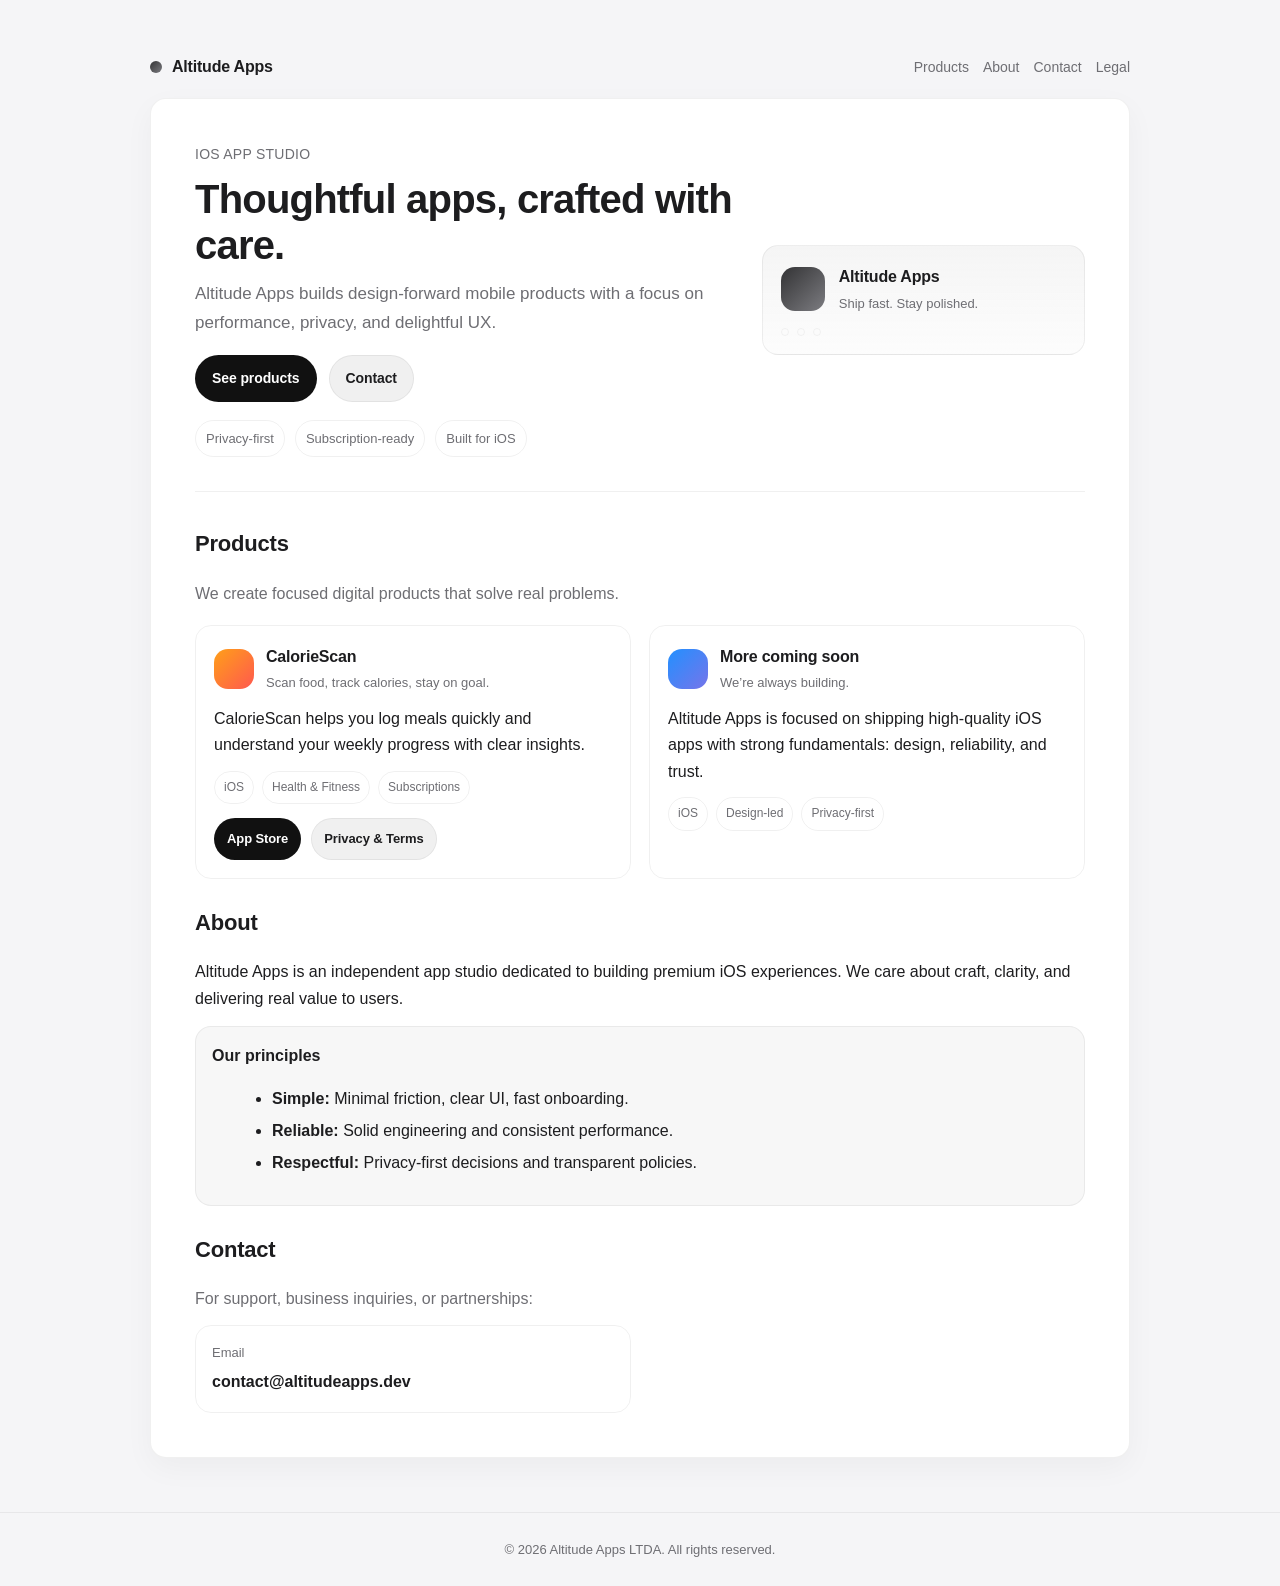
==== index.html @ ed49a57e "Add index about Altitude Apps" ====
<!doctype html>
<html lang="en">
    <head>
        <meta charset="utf-8" />
        <meta name="viewport" content="width=device-width, initial-scale=1" />
        <meta name="description" content="Altitude Apps builds thoughtful, high-quality iOS apps with a focus on design, privacy, and performance." />
        <title>Altitude Apps</title>

        <link rel="stylesheet" href="assets/style.css" />

        <!-- Optional: Basic social preview -->
        <meta property="og:title" content="Altitude Apps" />
        <meta property="og:description" content="Thoughtful iOS apps. Design-forward. Privacy-first." />
        <meta property="og:type" content="website" />
    </head>

    <body>
        <div class="page">
            <div class="container">
                <header class="topbar">
                    <a class="brand" href="#top" aria-label="Altitude Apps Home">
                        <span class="brandMark" aria-hidden="true"></span>
                        <span class="brandText">Altitude Apps</span>
                    </a>

                    <nav class="nav">
                        <a href="#products">Products</a>
                        <a href="#about">About</a>
                        <a href="#contact">Contact</a>
                        <a href="#legal">Legal</a>
                    </nav>
                </header>

                <main id="top" class="card">
                    <section class="hero">
                        <div>
                            <p class="eyebrow">iOS app studio</p>
                            <h1>Thoughtful apps, crafted with care.</h1>
                            <p class="lead">
                            Altitude Apps builds design-forward mobile products with a focus on performance, privacy, and delightful UX.
                            </p>

                            <div class="ctaRow">
                                <a class="button" href="#products">See products</a>
                                <a class="button secondary" href="#contact">Contact</a>
                            </div>

                            <div class="badges" aria-label="Highlights">
                                <span class="badge">Privacy-first</span>
                                <span class="badge">Subscription-ready</span>
                                <span class="badge">Built for iOS</span>
                            </div>
                        </div>

                        <div class="heroCard" role="presentation" aria-hidden="true">
                            <div class="heroCardInner">
                                <div class="heroIcon"></div>
                                <div class="heroCardText">
                                    <p class="heroCardTitle">Altitude Apps</p>
                                    <p class="heroCardSubtitle">Ship fast. Stay polished.</p>
                                </div>
                            </div>
                            <div class="heroCardFoot">
                                <span class="dot"></span>
                                <span class="dot"></span>
                                <span class="dot"></span>
                            </div>
                        </div>
                    </section>

                    <hr class="divider" />

                    <section id="products" class="section">
                        <h2>Products</h2>
                        <p class="muted">
                        We create focused digital products that solve real problems.
                        </p>

                        <div class="grid">
                            <article class="product">
                                <div class="productHeader">
                                    <div class="productIcon" aria-hidden="true"></div>
                                    <div>
                                        <h3 class="productTitle">CalorieScan</h3>
                                        <p class="productSubtitle">Scan food, track calories, stay on goal.</p>
                                    </div>
                                </div>

                                <p>
                                CalorieScan helps you log meals quickly and understand your weekly progress with clear insights.
                                </p>

                                <div class="productMeta">
                                    <span class="chip">iOS</span>
                                    <span class="chip">Health & Fitness</span>
                                    <span class="chip">Subscriptions</span>
                                </div>

                                <!-- Replace # with your App Store link when ready -->
                                <div class="productActions">
                                    <a class="button small" href="#" aria-label="CalorieScan App Store link (add later)">App Store</a>
                                    <a class="button small secondary" href="#legal">Privacy & Terms</a>
                                </div>
                            </article>

                            <article class="product">
                                <div class="productHeader">
                                    <div class="productIcon alt" aria-hidden="true"></div>
                                    <div>
                                        <h3 class="productTitle">More coming soon</h3>
                                        <p class="productSubtitle">We’re always building.</p>
                                    </div>
                                </div>
                                <p>
                                Altitude Apps is focused on shipping high-quality iOS apps with strong fundamentals: design, reliability, and trust.
                                </p>
                                <div class="productMeta">
                                    <span class="chip">iOS</span>
                                    <span class="chip">Design-led</span>
                                    <span class="chip">Privacy-first</span>
                                </div>
                            </article>
                        </div>
                    </section>

                    <section id="about" class="section">
                        <h2>About</h2>
                        <p>
                        Altitude Apps is an independent app studio dedicated to building premium iOS experiences.
                        We care about craft, clarity, and delivering real value to users.
                        </p>

                        <div class="callout">
                            <h3>Our principles</h3>
                            <ul>
                                <li><strong>Simple:</strong> Minimal friction, clear UI, fast onboarding.</li>
                                <li><strong>Reliable:</strong> Solid engineering and consistent performance.</li>
                                <li><strong>Respectful:</strong> Privacy-first decisions and transparent policies.</li>
                            </ul>
                        </div>
                    </section>

                    <section id="contact" class="section">
                        <h2>Contact</h2>
                        <p class="muted">For support, business inquiries, or partnerships:</p>

                        <!-- Replace with your real inbox(es) -->
                        <div class="contactGrid">
                            <div class="contactItem">
                                <p class="contactLabel">Email</p>
                                <a class="contactValue" href="mailto:contact@altitudeapps.dev">contact@altitudeapps.dev</a>
                            </div>
                        </div>
                    </section>
                </main>
            </div>
        </div>

        <footer>
            <div class="container">
                <span>© <span id="year"></span> Altitude Apps LTDA. All rights reserved.</span>
            </div>
        </footer>

        <script>
            document.getElementById("year").textContent = new Date().getFullYear();
        </script>
    </body>
</html>
---- assets/style.css ----
:root {
    --text-primary: #1d1d1f;
    --text-secondary: #6e6e73;
    --background: #f5f5f7;
    --card: #ffffff;
    --border: rgba(0,0,0,0.06);
    --shadow: 0 10px 30px rgba(0,0,0,0.04);
    --accent: #111111;

    --radius: 16px;
    --radius-sm: 12px;
    --gap: 18px;

    --btn-bg: #111111;
    --btn-text: #ffffff;
    --btn-bg-secondary: rgba(0,0,0,0.06);

    --focus: rgba(0, 122, 255, 0.25);
}

/* Dark Mode Support */
@media (prefers-color-scheme: dark) {
    :root {
        --text-primary: #f5f5f7;
        --text-secondary: #a1a1a6;
        --background: #0b0b0c;
        --card: #151516;
        --border: rgba(255,255,255,0.08);
        --shadow: none;
        --accent: #ffffff;

        --btn-bg: #ffffff;
        --btn-text: #0b0b0c;
        --btn-bg-secondary: rgba(255,255,255,0.10);

        --focus: rgba(10, 132, 255, 0.35);
    }
}

* { box-sizing: border-box; }

html, body {
    margin: 0;
    padding: 0;
    min-height: 100%;
    background: var(--background);
    font-family: -apple-system, BlinkMacSystemFont, "Segoe UI", Roboto, Helvetica, Arial, sans-serif;
    color: var(--text-primary);
    line-height: 1.65;
    -webkit-font-smoothing: antialiased;
}

body { display: flex; flex-direction: column; }

.page {
    flex: 1;
    padding: 54px 20px;
}

.container {
    max-width: 980px;
    margin: 0 auto;
}

/* Top bar */
.topbar {
    display: flex;
    align-items: center;
    justify-content: space-between;
    gap: 16px;
    margin-bottom: 18px;
}

.brand {
    display: inline-flex;
    align-items: center;
    gap: 10px;
    text-decoration: none;
    color: var(--text-primary);
}

.brand:focus-visible {
    outline: 3px solid var(--focus);
    outline-offset: 4px;
    border-radius: 10px;
}

.brandMark {
    width: 12px;
    height: 12px;
    border-radius: 999px;
    background: linear-gradient(135deg, var(--text-primary), var(--text-secondary));
    opacity: 0.9;
}

.brandText {
    font-weight: 600;
    letter-spacing: -0.2px;
}

/* Navigation */
.nav {
    display: flex;
    flex-wrap: wrap;
    gap: 14px;
    font-size: 14px;
}

.nav a {
    text-decoration: none;
    color: var(--text-secondary);
    transition: color 0.2s ease;
}

.nav a:hover { color: var(--text-primary); }

.nav a:focus-visible {
    outline: 3px solid var(--focus);
    outline-offset: 4px;
    border-radius: 10px;
}

/* Card */
.card {
    background: var(--card);
    padding: 44px;
    border-radius: var(--radius);
    border: 1px solid var(--border);
    box-shadow: var(--shadow);
}

/* Typography */
h1 {
    margin: 0;
    font-size: 40px;
    letter-spacing: -0.8px;
    line-height: 1.15;
}

h2 {
    margin-top: 0;
    font-size: 22px;
    letter-spacing: -0.2px;
}

h3 {
    margin-top: 0;
    font-size: 16px;
}

p { margin: 12px 0; }

ul { margin: 12px 0 12px 20px; }
li { margin-bottom: 6px; }

.muted { color: var(--text-secondary); }
.tiny { font-size: 13px; }

.divider {
    border: none;
    height: 1px;
    background: var(--border);
    margin: 34px 0;
}

/* Hero */
.hero {
    display: grid;
    grid-template-columns: 1.25fr 0.75fr;
    gap: 28px;
    align-items: center;
}

.eyebrow {
    margin: 0 0 10px 0;
    color: var(--text-secondary);
    font-size: 14px;
    letter-spacing: 0.25px;
    text-transform: uppercase;
}

.lead {
    color: var(--text-secondary);
    font-size: 17px;
    margin-top: 12px;
}

.ctaRow {
    display: flex;
    flex-wrap: wrap;
    gap: 12px;
    margin-top: 18px;
}

.badges {
    display: flex;
    flex-wrap: wrap;
    gap: 10px;
    margin-top: 18px;
}

.badge {
    font-size: 13px;
    color: var(--text-secondary);
    border: 1px solid var(--border);
    background: transparent;
    padding: 7px 10px;
    border-radius: 999px;
}

/* Buttons */
.button {
    display: inline-flex;
    align-items: center;
    justify-content: center;
    text-decoration: none;
    border-radius: 999px;
    padding: 11px 16px;
    border: 1px solid transparent;
    background: var(--btn-bg);
    color: var(--btn-text);
    font-weight: 600;
    font-size: 14px;
    letter-spacing: -0.1px;
    transition: transform 0.05s ease, opacity 0.2s ease, background 0.2s ease, border-color 0.2s ease;
}

.button:hover { opacity: 0.92; }
.button:active { transform: translateY(1px); }

.button:focus-visible {
    outline: 3px solid var(--focus);
    outline-offset: 4px;
}

.button.secondary {
    background: var(--btn-bg-secondary);
    color: var(--text-primary);
    border-color: var(--border);
}

.button.small {
    padding: 9px 12px;
    font-size: 13px;
}

/* Right hero visual */
.heroCard {
    border: 1px solid var(--border);
    border-radius: var(--radius);
    padding: 18px;
    background: linear-gradient(180deg, rgba(127,127,127,0.08), rgba(127,127,127,0.02));
}

.heroCardInner {
    display: flex;
    align-items: center;
    gap: 14px;
}

.heroIcon {
    width: 44px;
    height: 44px;
    border-radius: 14px;
    background: linear-gradient(135deg, var(--text-primary), var(--text-secondary));
    opacity: 0.9;
}

.heroCardText { flex: 1; }
.heroCardTitle {
    margin: 0;
    font-weight: 600;
    letter-spacing: -0.2px;
}
.heroCardSubtitle {
    margin: 2px 0 0 0;
    font-size: 13px;
    color: var(--text-secondary);
}

.heroCardFoot {
    display: flex;
    gap: 8px;
    margin-top: 14px;
    opacity: 0.7;
}

.dot {
    width: 8px;
    height: 8px;
    border-radius: 999px;
    border: 1px solid var(--border);
}

/* Sections */
.section {
    margin-top: 26px;
}

.grid {
    display: grid;
    grid-template-columns: 1fr 1fr;
    gap: var(--gap);
    margin-top: 18px;
}

.product {
    border: 1px solid var(--border);
    border-radius: var(--radius);
    padding: 18px;
    background: transparent;
}

.productHeader {
    display: flex;
    align-items: center;
    gap: 12px;
    margin-bottom: 10px;
}

.productIcon {
    width: 40px;
    height: 40px;
    border-radius: 14px;
    background: linear-gradient(135deg, rgba(255, 149, 0, 0.9), rgba(255, 59, 48, 0.85));
}

.productIcon.alt {
    background: linear-gradient(135deg, rgba(10, 132, 255, 0.9), rgba(94, 92, 230, 0.85));
}

.productTitle {
    margin: 0;
    font-size: 16px;
    font-weight: 700;
    letter-spacing: -0.2px;
}

.productSubtitle {
    margin: 2px 0 0 0;
    font-size: 13px;
    color: var(--text-secondary);
}

.productMeta {
    display: flex;
    flex-wrap: wrap;
    gap: 8px;
    margin-top: 12px;
}

.chip {
    font-size: 12px;
    color: var(--text-secondary);
    border: 1px solid var(--border);
    padding: 6px 9px;
    border-radius: 999px;
}

.productActions {
    display: flex;
    flex-wrap: wrap;
    gap: 10px;
    margin-top: 14px;
}

/* Callout */
.callout {
    margin-top: 14px;
    padding: 16px;
    border: 1px solid var(--border);
    border-radius: var(--radius);
    background: rgba(127,127,127,0.06);
}

/* Contact */
.contactGrid {
    display: grid;
    grid-template-columns: 1fr 1fr;
    gap: var(--gap);
    margin-top: 12px;
}

.contactItem {
    border: 1px solid var(--border);
    border-radius: var(--radius);
    padding: 16px;
}

.contactLabel {
    margin: 0 0 6px 0;
    font-size: 13px;
    color: var(--text-secondary);
}

.contactValue {
    color: var(--text-primary);
    text-decoration: none;
    font-weight: 600;
}

.contactValue:hover { opacity: 0.9; }
.contactValue:focus-visible {
    outline: 3px solid var(--focus);
    outline-offset: 4px;
    border-radius: 10px;
}

/* Legal cards */
.legalLinks {
    display: grid;
    grid-template-columns: 1fr 1fr;
    gap: var(--gap);
    margin-top: 14px;
}

.linkCard {
    display: block;
    text-decoration: none;
    border: 1px solid var(--border);
    border-radius: var(--radius);
    padding: 16px;
    color: var(--text-primary);
}

.linkCard:hover { opacity: 0.92; }
.linkCard:focus-visible {
    outline: 3px solid var(--focus);
    outline-offset: 4px;
}

.linkTitle {
    display: block;
    font-weight: 700;
    letter-spacing: -0.2px;
}

.linkDesc {
    display: block;
    margin-top: 6px;
    color: var(--text-secondary);
    font-size: 13px;
}

/* Footer */
footer {
    padding: 26px 20px;
    text-align: center;
    font-size: 13px;
    color: var(--text-secondary);
    border-top: 1px solid var(--border);
}

/* Responsive */
@media (max-width: 860px) {
    h1 { font-size: 34px; }
    .hero { grid-template-columns: 1fr; }
    .grid { grid-template-columns: 1fr; }
    .legalLinks { grid-template-columns: 1fr; }
    .contactGrid { grid-template-columns: 1fr; }
}

@media (max-width: 600px) {
    .card { padding: 26px; }
    h1 { font-size: 28px; }
    .page { padding: 40px 16px; }
}
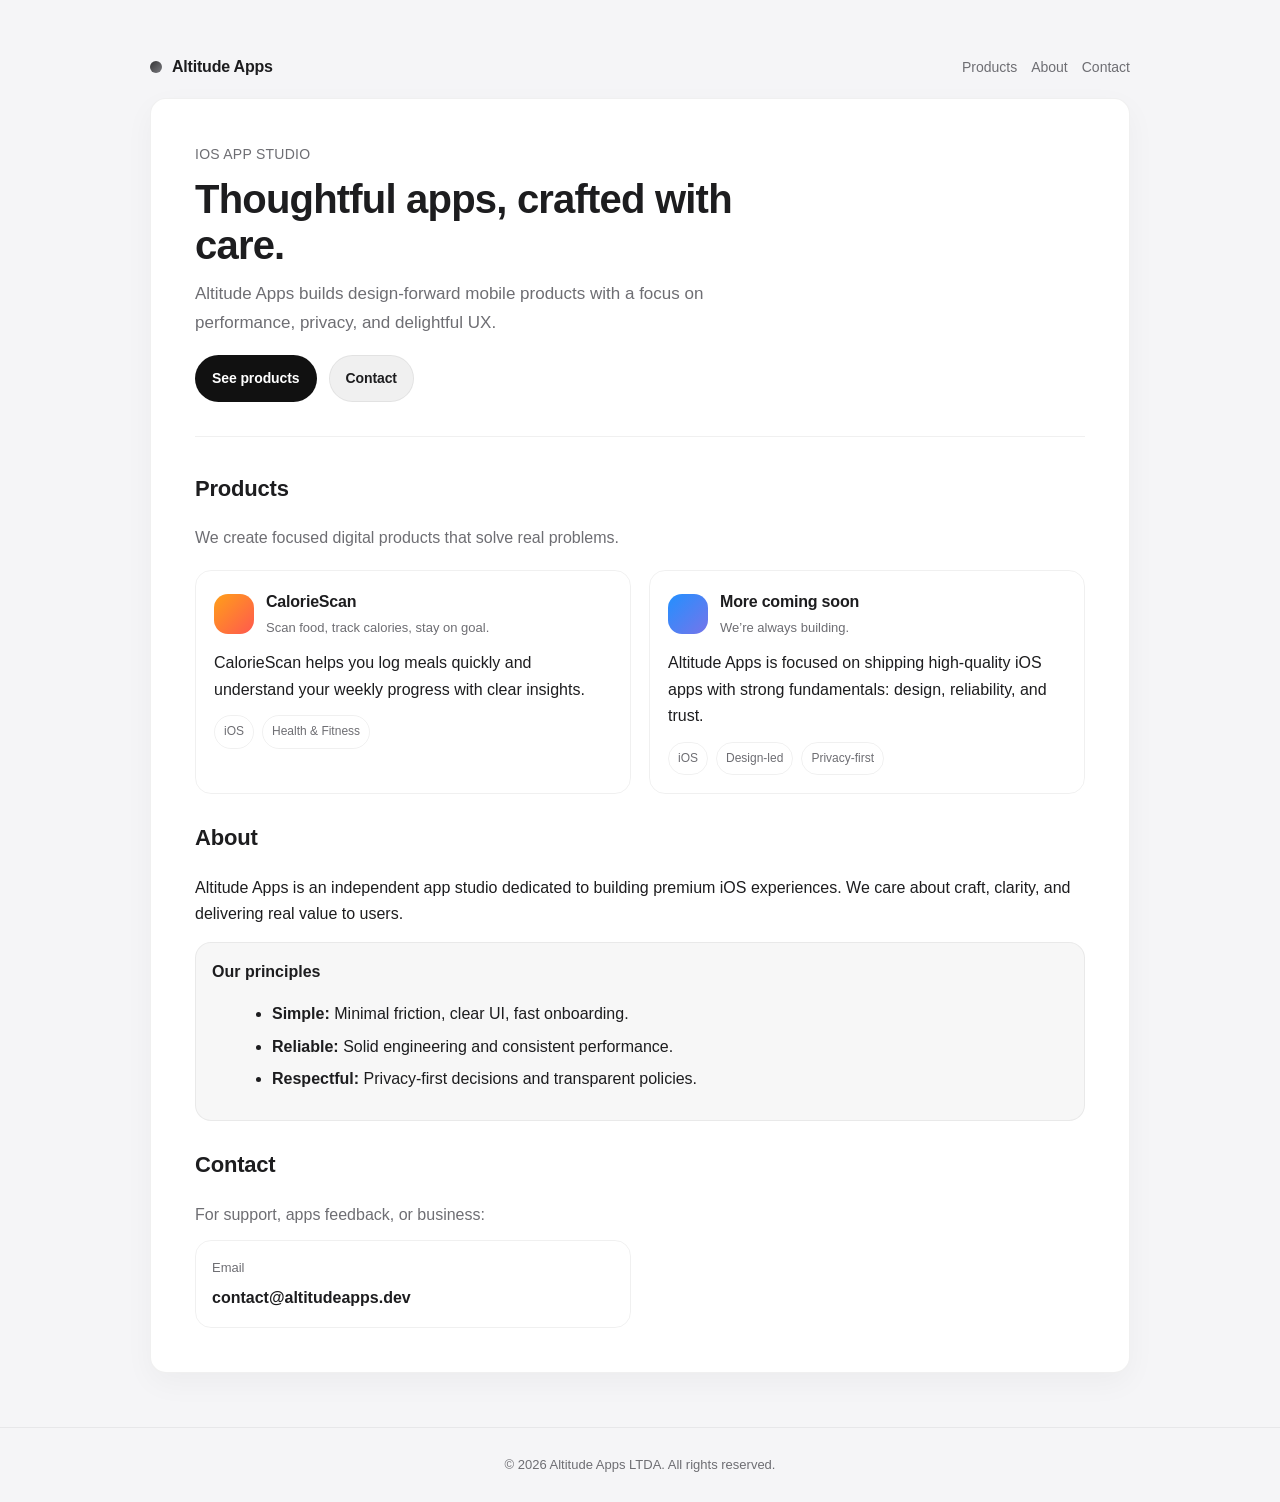
==== commit 95e10e38: "quick clean on index" ====
--- a/index.html
+++ b/index.html
@@ -27,7 +27,6 @@
                         <a href="#products">Products</a>
                         <a href="#about">About</a>
                         <a href="#contact">Contact</a>
-                        <a href="#legal">Legal</a>
                     </nav>
                 </header>
 
@@ -43,27 +42,6 @@
                             <div class="ctaRow">
                                 <a class="button" href="#products">See products</a>
                                 <a class="button secondary" href="#contact">Contact</a>
-                            </div>
-
-                            <div class="badges" aria-label="Highlights">
-                                <span class="badge">Privacy-first</span>
-                                <span class="badge">Subscription-ready</span>
-                                <span class="badge">Built for iOS</span>
-                            </div>
-                        </div>
-
-                        <div class="heroCard" role="presentation" aria-hidden="true">
-                            <div class="heroCardInner">
-                                <div class="heroIcon"></div>
-                                <div class="heroCardText">
-                                    <p class="heroCardTitle">Altitude Apps</p>
-                                    <p class="heroCardSubtitle">Ship fast. Stay polished.</p>
-                                </div>
-                            </div>
-                            <div class="heroCardFoot">
-                                <span class="dot"></span>
-                                <span class="dot"></span>
-                                <span class="dot"></span>
                             </div>
                         </div>
                     </section>
@@ -93,14 +71,13 @@
                                 <div class="productMeta">
                                     <span class="chip">iOS</span>
                                     <span class="chip">Health & Fitness</span>
-                                    <span class="chip">Subscriptions</span>
                                 </div>
 
                                 <!-- Replace # with your App Store link when ready -->
-                                <div class="productActions">
-                                    <a class="button small" href="#" aria-label="CalorieScan App Store link (add later)">App Store</a>
-                                    <a class="button small secondary" href="#legal">Privacy & Terms</a>
-                                </div>
+<!--                                <div class="productActions">-->
+<!--                                    <a class="button small" href="#" aria-label="CalorieScan App Store link (add later)">App Store</a>-->
+<!--                                    <a class="button small secondary" href="#legal">Privacy & Terms</a>-->
+<!--                                </div>-->
                             </article>
 
                             <article class="product">
@@ -142,7 +119,7 @@
 
                     <section id="contact" class="section">
                         <h2>Contact</h2>
-                        <p class="muted">For support, business inquiries, or partnerships:</p>
+                        <p class="muted">For support, apps feedback, or business:</p>
 
                         <!-- Replace with your real inbox(es) -->
                         <div class="contactGrid">
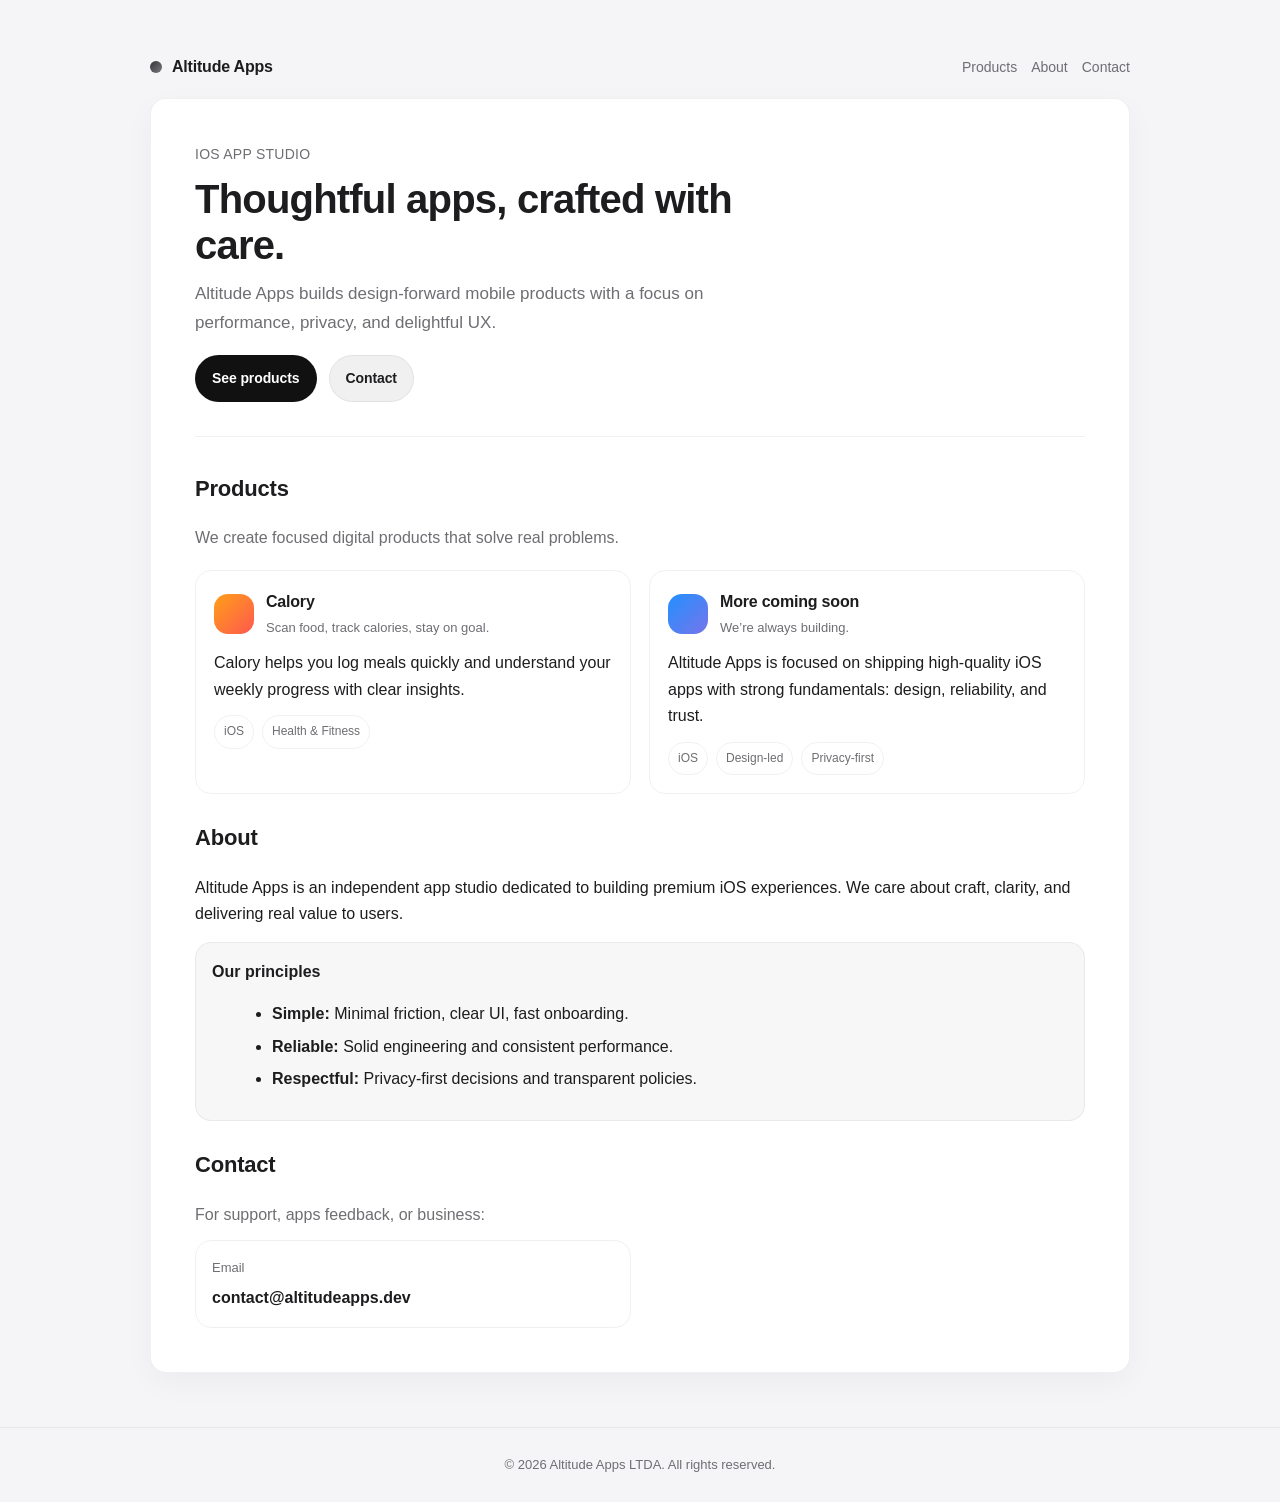
==== commit ad62a583: "update html to use Calory instead of CalorieScan" ====
--- a/index.html
+++ b/index.html
@@ -59,13 +59,13 @@
                                 <div class="productHeader">
                                     <div class="productIcon" aria-hidden="true"></div>
                                     <div>
-                                        <h3 class="productTitle">CalorieScan</h3>
+                                        <h3 class="productTitle">Calory</h3>
                                         <p class="productSubtitle">Scan food, track calories, stay on goal.</p>
                                     </div>
                                 </div>
 
                                 <p>
-                                CalorieScan helps you log meals quickly and understand your weekly progress with clear insights.
+                                Calory helps you log meals quickly and understand your weekly progress with clear insights.
                                 </p>
 
                                 <div class="productMeta">
@@ -75,7 +75,7 @@
 
                                 <!-- Replace # with your App Store link when ready -->
 <!--                                <div class="productActions">-->
-<!--                                    <a class="button small" href="#" aria-label="CalorieScan App Store link (add later)">App Store</a>-->
+<!--                                    <a class="button small" href="#" aria-label="Calory App Store link (add later)">App Store</a>-->
 <!--                                    <a class="button small secondary" href="#legal">Privacy & Terms</a>-->
 <!--                                </div>-->
                             </article>
